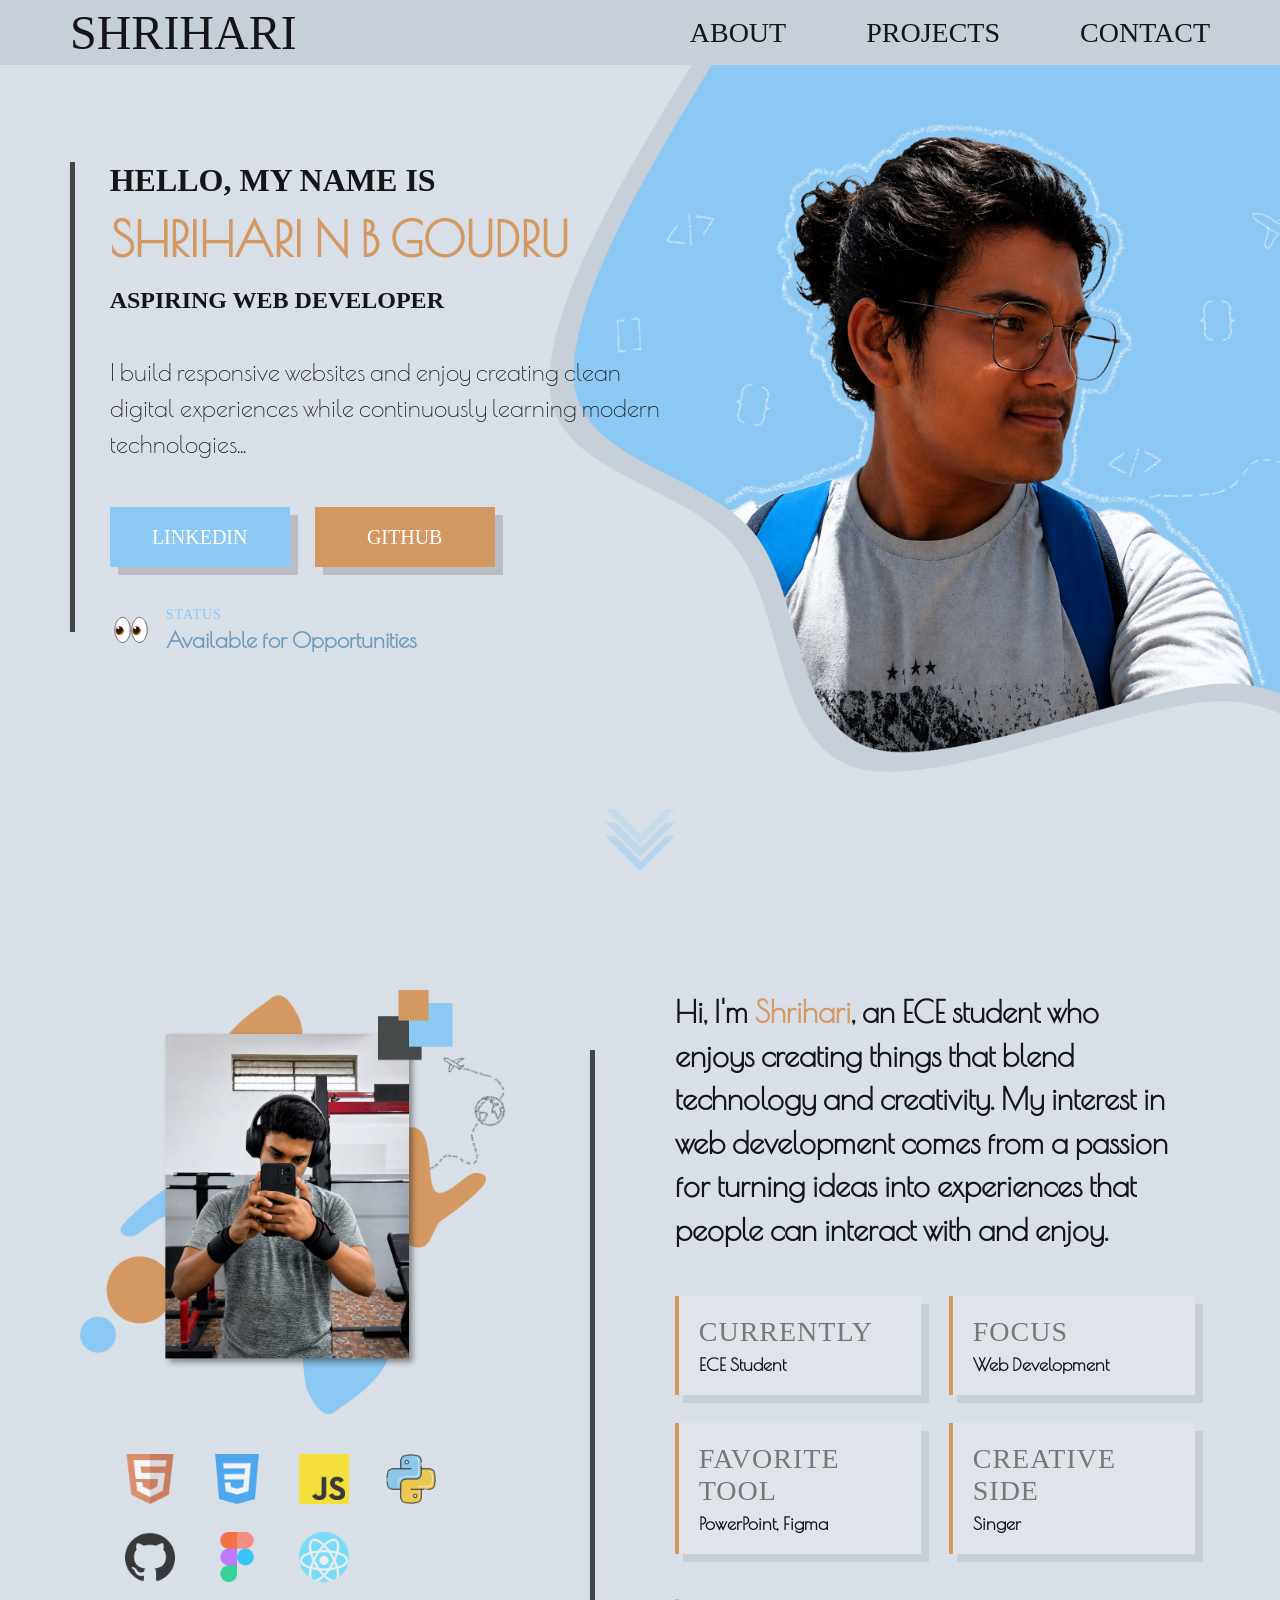
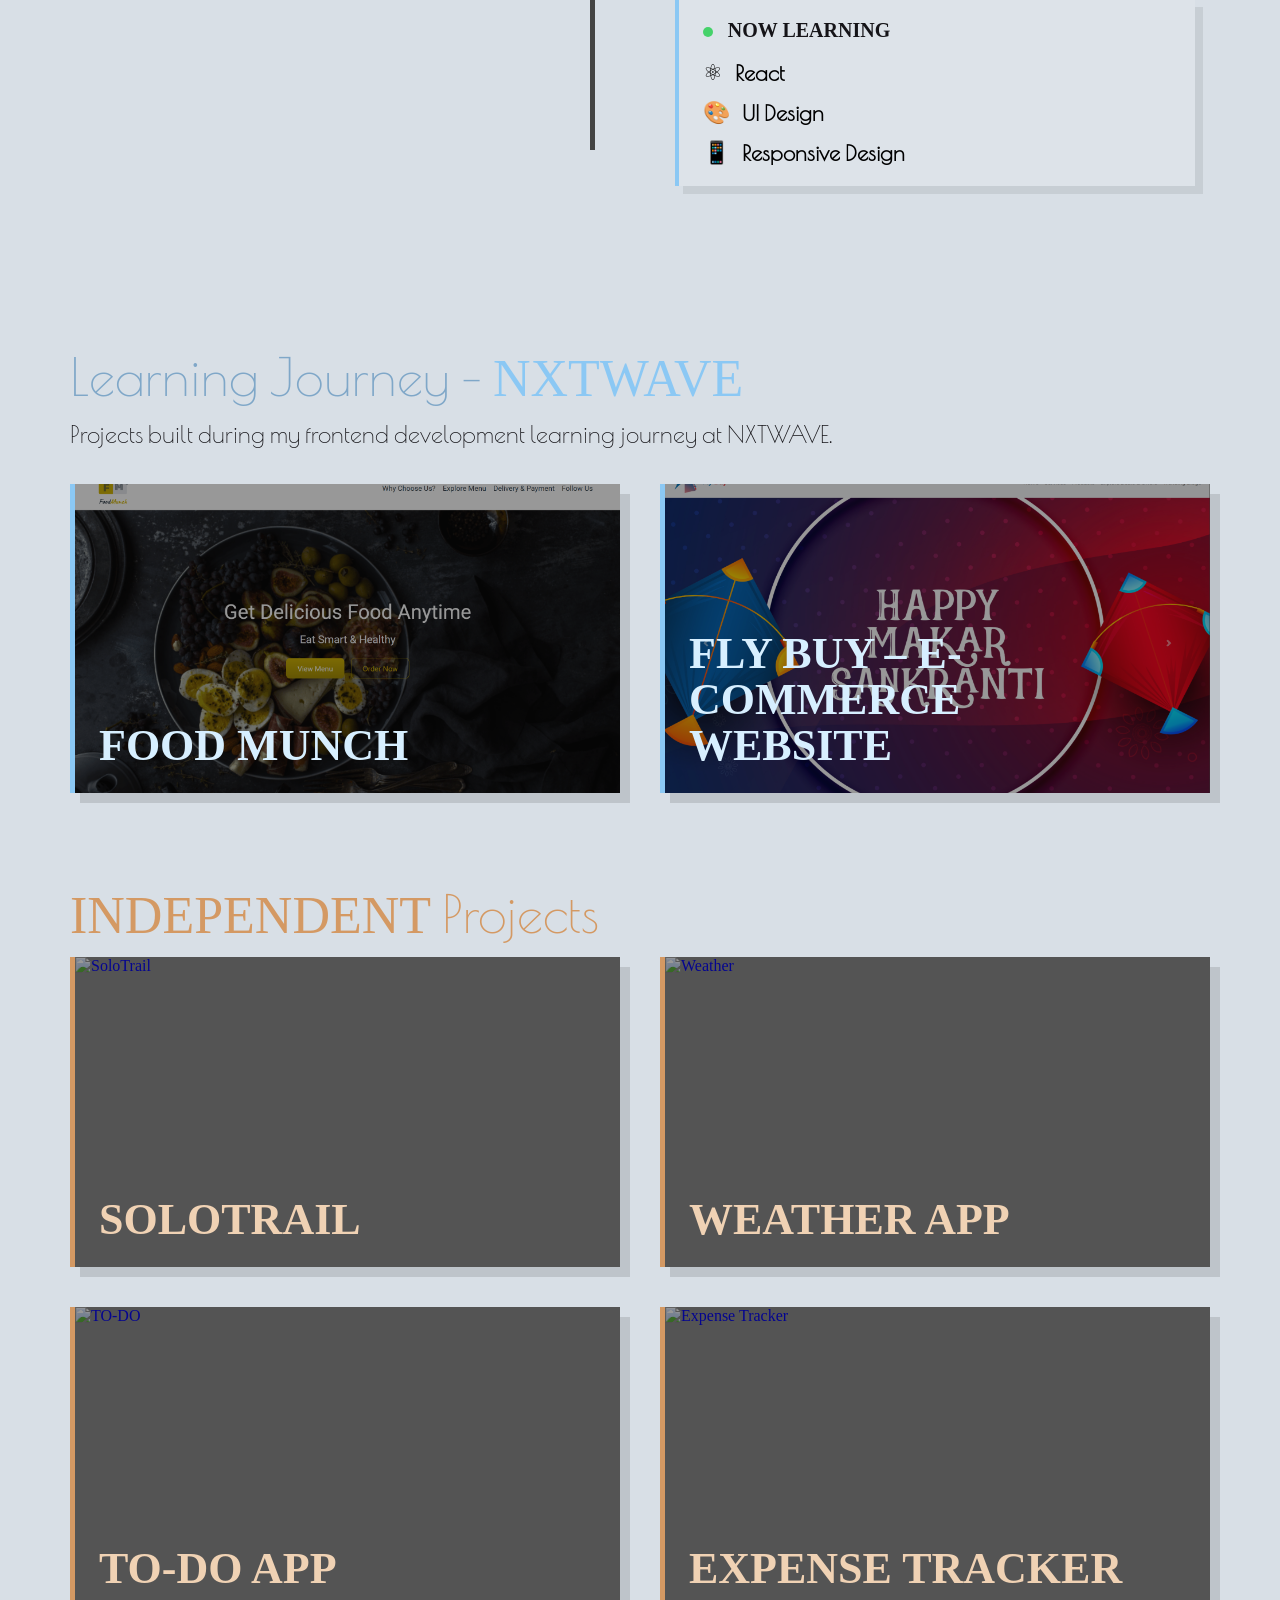
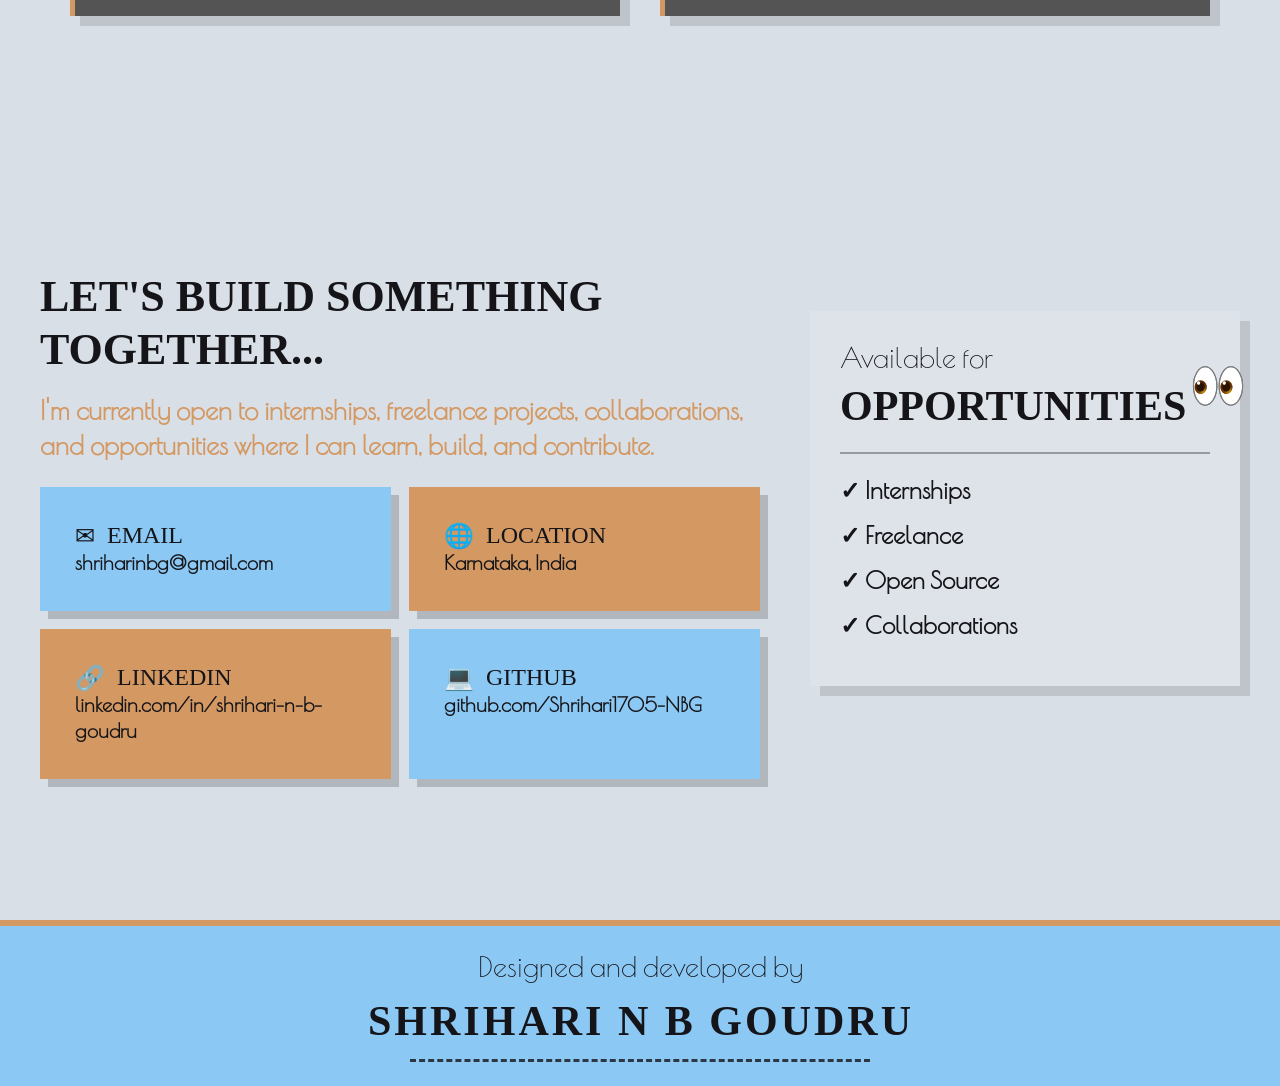
==== index.html @ e8034691 "Move all portfolio files to root directory and fix relative paths" ====
<!DOCTYPE html>
<html lang="en">

<head>
    <meta charset="UTF-8">
    <meta name="viewport" content="width=device-width, initial-scale=1.0">
    <meta name="description" content="Personal Portfolio of Shrihari N B Goudru - Aspiring Web Developer">
    <title>Shrihari | Portfolio</title>
    <link rel="stylesheet" href="style.css">
</head>

<body>

    <!-- ================= NAVBAR ================= -->
    <header class="header" id="home">
        <nav class="navbar">
            <div class="logo">
                <a class="logo-link" href="#home">SHRIHARI</a>
            </div>
            <button class="hamburger" id="hamburger-btn" aria-label="Toggle Navigation Menu">
                <span class="bar"></span>
                <span class="bar"></span>
                <span class="bar"></span>
            </button>
            <ul class="nav-links" id="nav-menu">
                <li><a href="#about">ABOUT</a></li>
                <li><a href="#projects">PROJECTS</a></li>
                <li><a href="#contact">CONTACT</a></li>
            </ul>
        </nav>
    </header>

    <!-- ================= MAIN CONTENT ================= -->
    <main>

        <!-- HERO SECTION -->
        <section class="hero">

            <!-- Left Content -->
            <div class="hero-left">
                <div class="left-line"></div>
                <div class="hero-content">
                    <h2 class="hero-title">HELLO, MY NAME IS</h2>
                    <h1 class="hero-name">SHRIHARI N B GOUDRU</h1>
                    <h3 class="hero-role">ASPIRING WEB DEVELOPER</h3>
                    <p class="hero-description">
                        I build responsive websites and enjoy creating clean digital experiences while continuously
                        learning modern technologies...
                    </p>

                    <div class="hero-buttons">
                        <a href="https://www.linkedin.com/in/shrihari-n-b-goudru/" target="_blank"
                            rel="noopener noreferrer" class="btn linkedin">
                            LINKEDIN
                        </a>
                        <a href="https://github.com/Shrihari1705-NBG" target="_blank" rel="noopener noreferrer"
                            class="btn github">
                            GITHUB
                        </a>
                    </div>

                    <div class="availability">
                        <div class="eyes">
                            <img src="Assets/Eyes.svg" alt="Eyes">
                        </div>
                        <div class="status-content">
                            <span class="status-label">STATUS</span>
                            <p class="availability-text">Available for Opportunities</p>
                        </div>
                    </div>
                </div>
            </div>

            <!-- Right Design -->
            <div class="hero-right">
                <img src="Assets/Hero Section.png" class="profile" alt="Shrihari">
            </div>

            <!-- Scroll Down Indicator -->
            <a href="#about" class="scroll-down">
                <img src="Assets/arrow.png" alt="Scroll Down">
            </a>

        </section>

        <!-- ABOUT SECTION -->
        <section class="about" id="about">

            <!-- About Left Column -->
            <div class="about-left">
                <img src="Assets/About me.png" class="about-me" alt="About">
                <div class="tech-stack">
                    <div class="tech-icon"><img src="Assets/html.png" alt="HTML"></div>
                    <div class="tech-icon"><img src="Assets/css.png" alt="CSS"></div>
                    <div class="tech-icon"><img src="Assets/javascript.png" alt="JavaScript"></div>
                    <div class="tech-icon"><img src="Assets/python.png" alt="Python"></div>
                    <div class="tech-icon"><img src="Assets/github.png" alt="GitHub"></div>
                    <div class="tech-icon"><img src="Assets/figma.png" alt="Figma"></div>
                    <div class="tech-icon"><img src="Assets/react.png" alt="React"></div>
                </div>
            </div>

            <!-- Divider -->
            <div class="about-divider"></div>

            <!-- About Right Column -->
            <div class="about-right">
                <p class="about-text">
                    Hi, I'm <span class="highlight">Shrihari</span>, an ECE student who enjoys creating things
                    that blend technology and creativity. My interest in web
                    development comes from a passion for turning ideas into
                    experiences that people can interact with and enjoy.
                </p>

                <div class="quick-facts">
                    <div class="fact">
                        <span class="fact-title">CURRENTLY</span>
                        <span class="fact-value">ECE Student</span>
                    </div>
                    <div class="fact">
                        <span class="fact-title">FOCUS</span>
                        <span class="fact-value">Web Development</span>
                    </div>
                    <div class="fact">
                        <span class="fact-title">FAVORITE TOOL</span>
                        <span class="fact-value">PowerPoint, Figma</span>
                    </div>
                    <div class="fact">
                        <span class="fact-title">CREATIVE SIDE</span>
                        <span class="fact-value">Singer</span>
                    </div>
                </div>

                <div class="learning-card">
                    <h3 class="learning-title">
                        <span class="status-dot"></span>
                        NOW LEARNING
                    </h3>
                    <div class="learning-item">
                        <span class="icon">⚛</span>
                        <span>React</span>
                    </div>
                    <div class="learning-item">
                        <span class="icon">🎨</span>
                        <span>UI Design</span>
                    </div>
                    <div class="learning-item">
                        <span class="icon">📱</span>
                        <span>Responsive Design</span>
                    </div>
                </div>
            </div>

        </section>

        <!-- ================= PROJECTS ================= -->

        <section class="projects" id="projects">

            <!-- NXTWAVE SECTION -->
            <div class="project-category">

                <h2 class="category-title">
                    <span class="light-text">Learning Journey –</span>
                    <span class="highlight-blue">NXTWAVE</span>
                </h2>

                <p class="category-subtitle">
                    Projects built during my frontend development learning journey at NXTWAVE.
                </p>

                <div class="project-grid">

                    <!-- FOOD MUNCH -->
                    <a href="food-munch.html" class="project-card blue">

                        <div class="project-image">
                            <img src="Assets/FoodMunch.png" alt="Food Munch">
                        </div>

                        <div class="project-overlay">

                            <div class="project-arrow">
                                <span>EXPLORE</span>
                                <span>&#8594;</span>
                            </div>

                            <h3 class="project-name">FOOD MUNCH</h3>

                        </div>

                    </a>

                    <!-- FLY BUY -->
                    <a href="fly-buy.html" class="project-card blue">

                        <div class="project-image">
                            <img src="Assets/FlyBuy.png" alt="Fly Buy">
                        </div>

                        <div class="project-overlay">

                            <div class="project-arrow">
                                <span>EXPLORE</span>
                                <span>&#8594;</span>
                            </div>

                            <h3 class="project-name">
                                FLY BUY – E-COMMERCE WEBSITE
                            </h3>

                        </div>

                    </a>

                </div>

            </div>

            <!-- INDEPENDENT PROJECTS SECTION -->
            <div class="project-category">

                <h2 class="category-title">
                    <span class="highlight-orange">INDEPENDENT</span>
                    <span class="light-text-2">Projects</span>
                </h2>

                <div class="project-grid">

                    <!-- SOLOTRAIL -->
                    <a href="solotrail.html" class="project-card orange">
                        <div class="project-image">
                            <img src="Assets/SoloTrail.png" alt="SoloTrail">
                        </div>

                        <div class="project-overlay">

                            <div class="project-arrow">
                                <span>EXPLORE</span>
                                <span>&#8594;</span>
                            </div>

                            <h3 class="project-name">SOLOTRAIL</h3>

                        </div>

                    </a>

                    <!-- WEATHER APP -->
                    <a href="weather-app.html" class="project-card orange">

                        <div class="project-image">
                            <img src="Assets/weather.png" alt="Weather">
                        </div>

                        <div class="project-overlay">

                            <div class="project-arrow">
                                <span>EXPLORE</span>
                                <span>&#8594;</span>
                            </div>

                            <h3 class="project-name">WEATHER APP</h3>

                        </div>

                    </a>

                    <!-- TODO APP -->
                    <a href="todo-app.html" class="project-card orange">

                        <div class="project-image">
                            <img src="Assets/weather.png" alt="TO-DO">
                        </div>

                        <div class="project-overlay">

                            <div class="project-arrow">
                                <span>EXPLORE</span>
                                <span>&#8594;</span>
                            </div>

                            <h3 class="project-name">TO-DO APP</h3>

                        </div>

                    </a>

                    <!-- EXPENSE TRACKER -->
                    <a href="expense-tracker.html" class="project-card orange">

                        <div class="project-image">
                            <img src="Assets/weather.png" alt="Expense Tracker">
                        </div>

                        <div class="project-overlay">

                            <div class="project-arrow">
                                <span>EXPLORE</span>
                                <span>&#8594;</span>
                            </div>

                            <h3 class="project-name">EXPENSE TRACKER</h3>

                        </div>

                    </a>

                </div>

            </div>

        </section>

        <!-- ================= CONTACT ================= -->

        <section class="contact" id="contact">

            <div class="contact-top">

                <!-- LEFT CONTENT -->
                <div class="contact-left">

                    <h2 class="contact-title">
                        LET'S BUILD SOMETHING TOGETHER...
                    </h2>

                    <p class="contact-message">
                        I'm currently open to internships, freelance projects,
                        collaborations, and opportunities where I can learn,
                        build, and contribute.
                    </p>

                    <!-- CONTACT CARDS -->
                    <div class="contact-grid">

                        <a href="mailto:shriharinbg@gmail.com" class="contact-card blue">

                            <div class="contact-card-title">
                                <span class="contact-icon">✉</span>
                                <span>EMAIL</span>
                            </div>

                            <p class="contact-card-text">
                                shriharinbg@gmail.com
                            </p>

                        </a>

                        <a href="https://maps.google.com/?q=Karnataka,India" target="_blank"
                            class="contact-card orange">

                            <div class="contact-card-title">
                                <span class="contact-icon">🌐</span>
                                <span>LOCATION</span>
                            </div>

                            <p class="contact-card-text">
                                Karnataka, India
                            </p>

                        </a>

                        <a href="https://www.linkedin.com/in/shrihari-n-b-goudru/" target="_blank"
                            class="contact-card orange">

                            <div class="contact-card-title">
                                <span class="contact-icon">🔗</span>
                                <span>LINKEDIN</span>
                            </div>

                            <p class="contact-card-text">
                                linkedin.com/in/shrihari-n-b-goudru
                            </p>

                        </a>

                        <a href="https://github.com/Shrihari1705-NBG" target="_blank" class="contact-card blue">

                            <div class="contact-card-title">
                                <span class="contact-icon">💻</span>
                                <span>GITHUB</span>
                            </div>

                            <p class="contact-card-text">
                                github.com/Shrihari1705-NBG
                            </p>

                        </a>

                    </div>

                </div>

                <!-- RIGHT CARD -->
                <div class="availability-card">

                    <div class="availability-header">

                        <div>
                            <span class="availability-small">Available for</span>
                            <h3 class="availability-heading">OPPORTUNITIES</h3>
                        </div>

                        <img src="Assets/Eyes.svg" alt="Eyes" class="availability-eyes">

                    </div>

                    <div class="availability-divider"></div>

                    <ul class="availability-list">
                        <li>✓ Internships</li>
                        <li>✓ Freelance</li>
                        <li>✓ Open Source</li>
                        <li>✓ Collaborations</li>
                    </ul>

                </div>

            </div>

            <!-- =========== FOOTER =========== -->
            <footer class="footer">

                <div class="footer-content">

                    <p class="footer-text">
                        Designed and developed by
                    </p>

                    <h3 class="footer-name">
                        <div class="footer-name wave-name">
                            <span>S</span><span>H</span><span>R</span><span>I</span><span>H</span><span>A</span><span>R</span><span>I</span>
                            <span>&nbsp;</span>
                            <span>N</span>
                            <span>&nbsp;</span>
                            <span>B</span>
                            <span>&nbsp;</span>
                            <span>G</span><span>O</span><span>U</span><span>D</span><span>R</span><span>U</span>
                        </div>
                    </h3>

                    <div class="footer-line"></div>

                </div>

            </footer>

        </section>

    </main>
    <script src="script.js" defer></script>
</body>

</html>
---- style.css ----
/* ==========================================================================
   1. FONTS & IMPORTS
   ========================================================================== */

@import url('https://fonts.googleapis.com/css2?family=Poiret+One&display=swap');

@font-face {
    font-family: PIXY;
    src: url("../Fonts/PIXY.woff2") format("woff2");
}

/* ==========================================================================
   2. BASE & RESET STYLES
   ========================================================================== */

* {
    margin: 0;
    padding: 0;
    box-sizing: border-box;
}

html {
    scroll-behavior: smooth;
}

body {
    background: #d8dfe6;
    overflow-x: hidden;
}

/* ==========================================================================
   3. NAVBAR
   ========================================================================== */

.navbar {
    position: fixed;
    top: 0;
    left: 0;
    width: 100%;
    display: flex;
    justify-content: space-between;
    align-items: center;
    padding: 5px 70px;
    z-index: 1000;
    background: #c7cfd8;
}

.logo {
    font-family: PIXY;
    font-size: 48px;
    color: #151418;
}

.logo-link {
    text-decoration: none;
    color: inherit;
    cursor: pointer;
}

.nav-links {
    display: flex;
    list-style: none;
    gap: 80px;
}

.nav-links a {
    font-family: PIXY;
    font-size: 28px;
    color: #151418;
    text-decoration: none;
    transition: color 0.25s ease;
}

.nav-links a:hover {
    color: #D49963;
}

/* Hamburger Button */
.hamburger {
    display: none;
    flex-direction: column;
    justify-content: space-between;
    width: 32px;
    height: 24px;
    background: transparent;
    border: none;
    cursor: pointer;
    z-index: 1001;
    padding: 0;
}

.hamburger .bar {
    width: 100%;
    height: 3px;
    background-color: #151418;
    border-radius: 2px;
    transition: all 0.3s ease-in-out;
}

/* Animated Hamburger X */
.hamburger.active .bar:nth-child(1) {
    transform: translateY(10.5px) rotate(45deg);
}

.hamburger.active .bar:nth-child(2) {
    opacity: 0;
}

.hamburger.active .bar:nth-child(3) {
    transform: translateY(-10.5px) rotate(-45deg);
}

/* ==========================================================================
   4. HERO SECTION
   ========================================================================== */

.hero {
    padding-top: 60px;
    position: relative;
    width: 100%;
    height: 100vh;
    overflow: hidden;
    background-color: #d8dfe6;
}

/* Hero Left Content */
.hero-left {
    position: absolute;
    left: 70px;
    top: 18vh;
    display: flex;
    z-index: 20;
}

.left-line {
    width: 5px;
    height: 470px;
    background: #444;
    margin-right: 35px;
}

.hero-content {
    width: 100%;
    max-width: 600px;
}

.hero-title {
    font-family: PIXY;
    font-size: 32px;
    color: #151418;
}

.hero-name {
    margin-top: 12px;
    font-family: 'Poiret One';
    font-size: 48px;
    color: #D49963;
}

.hero-role {
    margin-top: 20px;
    font-family: PIXY;
    font-size: 24px;
    color: #151418;
}

.hero-description {
    margin-top: 40px;
    width: 100%;
    max-width: 560px;
    line-height: 1.5;
    font-size: 24px;
    font-family: 'Poiret One';
    color: #151418;
}

/* Hero Buttons */
.hero-buttons {
    margin-top: 45px;
    display: flex;
    gap: 25px;
}

.btn {
    width: 180px;
    height: 60px;
    display: flex;
    justify-content: center;
    align-items: center;
    text-decoration: none;
    font-family: PIXY;
    font-size: 20px;
    color: white;
    box-shadow: 8px 8px rgba(0, 0, 0, .15);
    transition: .25s;
    border-style: none;
}

.btn:hover {
    transform: translateY(-5px);
}

.linkedin {
    background: #8BC8F4;
}

.github {
    background: #D49963;
}

/* Hero Availability Badge */
.availability {
    display: flex;
    align-items: center;
    gap: 14px;
    margin-top: 40px;
}

.eyes {
    width: 42px;
    height: 42px;
    display: flex;
    justify-content: center;
    align-items: center;
    flex-shrink: 0;
}

.eyes img {
    width: 100%;
    height: 100%;
    display: block;
}

.status-content {
    display: flex;
    flex-direction: column;
}

.status-label {
    font-family: PIXY;
    font-size: 14px;
    color: #8BC8F4;
    letter-spacing: 1px;
    margin-bottom: 4px;
}

.availability-text {
    font-family: 'Poiret One';
    font-size: 22px;
    font-weight: bold;
    color: #6c9abb;
}

/* Hero Right Side */
.hero-right {
    position: absolute;
    right: 0;
    width: 58%;
    height: 100vh;
    overflow: hidden;
}

.profile {
    position: absolute;
    width: 900px;
    top: -60px;
    right: -1;
    z-index: 2;
}

/* Hero Scroll Down Indicator */
.scroll-down {
    position: absolute;
    bottom: 25px;
    left: 50%;
    transform: translateX(-50%);
    z-index: 50;
    cursor: pointer;
}

.scroll-down img {
    width: 70px;
    opacity: .55;
    animation: floatArrow 2s ease-in-out infinite;
    transition: .3s;
}

.scroll-down:hover img {
    opacity: 1;
    transform: scale(1.1);
}

/* ==========================================================================
   5. ABOUT SECTION
   ========================================================================== */

.about {
    min-height: 100vh;
    background: #d8dfe6;
    display: flex;
    justify-content: center;
    align-items: flex-start;
    gap: 80px;
    padding: 90px 80px 40px;
}

/* About Left Column */
.about-left {
    width: 45%;
    display: flex;
    flex-direction: column;
    align-items: flex-start;
}

.about-me {
    width: 520px;
    max-width: 100%;
}

/* Tech Stack */
.tech-stack {
    width: 100%;
    max-width: 320px;
    margin-top: 40px;
    margin-left: 40px;
    display: grid;
    grid-template-columns: repeat(4, 1fr);
    gap: 28px;
}

.tech-icon {
    display: flex;
    justify-content: center;
    align-items: center;
    animation: float 4s ease-in-out infinite;
}

.tech-icon:nth-child(1) {
    animation-delay: .2s;
}

.tech-icon:nth-child(2) {
    animation-delay: .8s;
}

.tech-icon:nth-child(3) {
    animation-delay: 1.5s;
}

.tech-icon:nth-child(4) {
    animation-delay: 2.2s;
}

.tech-icon:nth-child(5) {
    animation-delay: 1.1s;
}

.tech-icon:nth-child(6) {
    animation-delay: 2.8s;
}

.tech-icon:nth-child(7) {
    animation-delay: 3.4s;
}

.tech-icon img {
    width: 50px;
    height: 50px;
    opacity: .75;
    cursor: pointer;
    transition: transform .3s ease, opacity .3s ease, filter .3s ease;
}

.tech-icon:hover img {
    transform: scale(1.18);
    opacity: 1;
    filter: drop-shadow(0 6px 12px rgba(0, 0, 0, .18));
}

/* About Divider */
.about-divider {
    width: 5px;
    height: 700px;
    background: #444;
    margin-top: 60px;
    flex-shrink: 0;
}

/* About Right Column */
.about-right {
    width: 55%;
    display: flex;
    flex-direction: column;
    align-items: flex-start;
}

.about-text {
    width: 95%;
    max-width: 760px;
    font-family: 'Poiret One';
    font-weight: 600;
    font-size: 30px;
    line-height: 1.45;
    color: #151418;
}

.highlight {
    color: #D49963;
    font-weight: bold;
}

/* Quick Facts */
.quick-facts {
    margin-top: 45px;
    display: grid;
    grid-template-columns: repeat(2, 1fr);
    gap: 28px;
    width: 100%;
    max-width: 520px;
}

.fact {
    padding: 20px;
    background: rgba(255, 255, 255, .15);
    border-left: 4px solid #D49963;
    box-shadow: 8px 8px rgba(0, 0, 0, .08);
    transition: .25s;
}

.fact:hover {
    transform: translateY(-4px);
}

.fact-title {
    display: block;
    font-family: PIXY;
    font-size: 28px;
    color: #777;
    letter-spacing: 1px;
    margin-bottom: 6px;
}

.fact-value {
    display: block;
    font-family: 'Poiret One';
    font-size: 18px;
    font-weight: bold;
    color: #151418;
}

/* Learning Card */
.learning-card {
    margin-top: 45px;
    width: 100%;
    max-width: 520px;
    padding: 20px 24px;
    border-left: 4px solid #8BC8F4;
    background: rgba(255, 255, 255, .12);
    transition: .25s;
    box-shadow: 8px 8px rgba(0, 0, 0, .08);
}

.learning-card:hover {
    transform: translateY(-4px);
}

.learning-title {
    font-family: PIXY;
    font-size: 20px;
    color: #151418;
    margin-bottom: 18px;
}

.status-dot {
    display: inline-block;
    width: 10px;
    height: 10px;
    margin-right: 10px;
    border-radius: 50%;
    background: #45D26A;
    animation: pulse 1.8s infinite;
}

.learning-item {
    display: flex;
    align-items: center;
    gap: 12px;
    margin-bottom: 14px;
}

.learning-item:last-child {
    margin-bottom: 0;
}

.icon {
    font-size: 22px;
}

.learning-item span:last-child {
    font-family: 'Poiret One';
    font-size: 22px;
    font-weight: bold;
}

/* ==========================================================================
   6. PROJECTS SECTION
   ========================================================================== */


.projects {
    min-height: 100vh;
    background: #d8dfe6;
    padding: 120px 70px 80px;
}

.project-category {
    margin-bottom: 90px;
}

.category-title {
    font-size: 52px;
    font-family: 'Poiret One';
    font-weight: 400;
    margin-bottom: 12px;
}

.light-text {
    color: #7fa7c8;
}

.light-text-2 {
    color: #D49963;
}

.highlight-blue {
    color: #8BC8F4;
    font-family: PIXY;
}

.highlight-orange {
    color: #D49963;
    font-family: PIXY;
}

.category-subtitle {
    font-family: 'Poiret One';
    font-size: 24px;
    color: #151418;
    margin-bottom: 36px;
}

.project-grid {
    display: grid;
    grid-template-columns: repeat(2, minmax(360px, 1fr));
    gap: 40px;
}

.project-card {
    position: relative;
    display: block;
    overflow: hidden;
    text-decoration: none;
    background: #8a8a8a;
    box-shadow: 10px 10px rgba(0, 0, 0, 0.12);
    transition: transform 0.3s ease, box-shadow 0.3s ease;
    aspect-ratio: 16 / 9;
}

.project-card.blue {
    border-left: 5px solid #8BC8F4;
}

.project-card.orange {
    border-left: 5px solid #D49963;
}

.project-card:hover {
    transform: translateY(-6px);
    box-shadow: 14px 14px rgba(0, 0, 0, 0.14);
}

.project-image,
.project-placeholder {
    width: 100%;
    height: 100%;
}

.project-image img {
    width: 100%;
    height: 100%;
    object-fit: cover;
    display: block;
    transition: transform 0.45s ease;
}

.project-placeholder {
    background: radial-gradient(circle, #9a9a9a 0%, #7f7f7f 100%);
}

.project-card:hover .project-image img {
    transform: scale(1.06);
}

.project-overlay {
    position: absolute;
    inset: 0;
    background: rgba(10, 10, 10, 0.42);
    display: flex;
    flex-direction: column;
    justify-content: space-between;
    padding: 24px;
}

.project-arrow {
    align-self: flex-end;
    display: flex;
    align-items: center;
    gap: 10px;
    font-family: PIXY;
    font-size: 26px;
    color: rgba(255, 255, 255, 0.92);
    letter-spacing: 1px;
    transform: translateX(16px);
    opacity: 0;
    transition: transform 0.3s ease, opacity 0.3s ease;
}

.project-card:hover .project-arrow {
    transform: translateX(0);
    opacity: 1;
}

.project-name {
    font-family: PIXY;
    font-size: 44px;
    line-height: 1.05;
    color: #d7efff;
    max-width: 90%;
}

.project-card.orange .project-name {
    color: #f0d2b4;
}

/* ==========================
      PROJECTS RESPONSIVE
========================== */

@media (max-width: 1024px) {
    .projects {
        padding: 110px 40px 70px;
    }

    .project-grid {
        grid-template-columns: 1fr;
    }

    .category-title {
        font-size: 42px;
    }

    .project-name {
        font-size: 36px;
    }
}

@media (max-width: 640px) {
    .projects {
        padding: 100px 24px 60px;
    }

    .category-title {
        font-size: 34px;
    }

    .category-subtitle {
        font-size: 20px;
    }

    .project-name {
        font-size: 28px;
    }

    .project-arrow {
        font-size: 22px;
    }
}

/* ==========================
        07.CONTACT
========================== */

.contact {
    min-height: 100vh;
    background: #d8dfe6;
    padding: 85px 40px 0;
    display: flex;
    flex-direction: column;
    justify-content: space-between;
    box-sizing: border-box;
}

.contact-top {
    display: flex;
    justify-content: space-between;
    align-items: flex-start;
    gap: 50px;
    margin-bottom: 20px;
}

.contact-left {
    flex: 1;
    max-width: 720px;
}

.contact-title {
    font-family: PIXY;
    font-size: 44px;
    color: #151418;
    margin-bottom: 16px;
    line-height: 1.2;
}

.contact-message {
    font-family: "Poiret One";
    font-size: 26px;
    line-height: 1.35;
    color: #D49963;
    font-weight: 600;
    margin-bottom: 24px;
}

.availability-card {
    width: 430px;
    background: rgba(255, 255, 255, .12);
    padding: 30px;
    margin-top: 40px;
    box-shadow: 10px 10px rgba(0, 0, 0, .12);
}

.availability-header {
    display: flex;
    justify-content: space-between;
    align-items: center;
}

.availability-small {
    font-family: "Poiret One";
    font-size: 28px;
    color: #151418;
}

.availability-heading {
    font-family: PIXY;
    font-size: 42px;
    color: #151418;
    margin-top: 8px;
}

.availability-eyes {
    width: 64px;
    height: 64px;
}

.availability-divider {
    width: 100%;
    height: 2px;
    background: rgba(21, 20, 24, .35);
    margin: 22px 0;
}

.availability-list {
    list-style: none;
}

.availability-list li {
    font-family: "Poiret One";
    font-size: 24px;
    color: #151418;
    margin-bottom: 16px;
    font-weight: 600;
}

/* ==========================
        CONTACT CARDS
========================== */

.contact-grid {
    margin-bottom: 0;
    display: grid;
    grid-template-columns: repeat(2, 1fr);
    gap: 18px;
}

.contact-card {
    padding: 35px;
    text-decoration: none;
    color: #151418;
    box-shadow: 8px 8px rgba(0, 0, 0, .18);
    transition: transform .25s ease,
        box-shadow .25s ease;
}

.contact-card.blue {
    background: #8BC8F4;
}

.contact-card.orange {
    background: #D49963;
}

.contact-card:hover {
    transform: translateY(-6px);
    box-shadow: 12px 12px rgba(0, 0, 0, .18);
}

.contact-card-title {
    display: flex;
    align-items: center;
    gap: 12px;
    font-family: PIXY;
    font-size: 24px;
}

.contact-icon {
    font-size: 24px;
}

.contact-card-text {
    font-family: "Poiret One";
    font-size: 20px;
    font-weight: 600;
    color: #151418;
    line-height: 1.3;
    word-break: break-word;
}

/* ==========================
          FOOTER
========================== */

.footer{
    width:100vw;
    margin-left:calc(50% - 50vw);
    margin-right:calc(50% - 50vw);

    background:#8BC8F4;
    border-top:6px solid #D49963;

    display:flex;
    justify-content:center;
    align-items:center;

    padding:24px 20px;
    text-align:center;
}

.footer-content{
    display:flex;
    flex-direction:column;
    align-items:center;
    gap:14px;
}

.footer-text{
    font-family:'Poiret One';
    font-size:28px;
    color:#151418;
}

.footer-name{
    font-family:PIXY;
    font-size:42px;
    color:#151418;
    letter-spacing:1px;
}

.footer-line{
    width:460px;
    max-width:80vw;
    border-top:3px dashed #151418;
    opacity:.8;
}

/* ==========================
        RESPONSIVE
========================== */

@media (max-width: 1200px) {

    .hero-left {
        left: 40px;
        top: 14vh;
    }

    .left-line {
        margin-right: 25px;
        height: 420px;
    }

    .hero-name {
        font-size: 40px;
    }

    .hero-description {
        font-size: 20px;
        max-width: 480px;
        margin-top: 25px;
    }

    .hero-buttons {
        margin-top: 30px;
    }

    .profile {
        width: 700px;
        top: -40px;
    }

    .about {
        gap: 50px;
        padding: 90px 40px 50px;
    }

    .about-left {
        width: 48%;
    }

    .about-right {
        width: 48%;
    }

    .about-divider {
        height: 600px;
    }

    .about-text {
        font-size: 26px;
    }

    .contact-top {
        flex-direction: column;
    }

    .availability-card {
        width: 100%;
        max-width: 520px;
    }

    .contact-grid {
        grid-template-columns: repeat(2, 1fr);
    }
}

@media (max-width: 850px) {
    .navbar {
        padding: 12px 28px;
    }

    .logo {
        font-size: 36px;
    }

    .hamburger {
        display: flex;
    }

    .nav-links {
        position: fixed;
        top: 0;
        right: -100%;
        width: 280px;
        height: 100vh;
        background: #b7c1cd;
        box-shadow: -8px 0 24px rgba(0, 0, 0, 0.2);
        flex-direction: column;
        justify-content: center;
        align-items: center;
        gap: 45px;
        transition: right 0.35s ease-in-out;
        z-index: 1000;
    }

    .nav-links.active {
        right: 0;
    }

    .nav-links a {
        font-size: 32px;
    }
}

@media (max-width: 992px) {

    .hero {
        height: 100vh;
        min-height: 550px;
        padding: 90px 40px 40px;
        display: flex;
        flex-direction: column;
        align-items: center;
        justify-content: center;
        position: relative;
    }

    .hero-left {
        position: relative;
        left: 0;
        top: 0;
        width: 100%;
        max-width: 600px;
        margin: 0 auto;
        z-index: 20;
    }

    .left-line {
        height: auto;
        align-self: stretch;
    }

    .hero-right {
        display: none;
    }

    .scroll-down {
        position: absolute;
        bottom: 25px;
        left: 50%;
        transform: translateX(-50%);
        margin-top: 0;
    }

    .about {
        flex-direction: column;
        align-items: center;
        gap: 40px;
        padding: 90px 40px 60px;
        min-height: auto;
    }

    .about-left {
        width: 100%;
        align-items: center;
        text-align: center;
    }

    .about-me {
        max-width: 440px;
    }

    .tech-stack {
        margin-left: 0;
        margin-top: 30px;
    }

    .about-divider {
        display: none;
    }

    .about-right {
        width: 100%;
        align-items: center;
        text-align: center;
    }

    .about-text {
        width: 100%;
        font-size: 26px;
        text-align: center;
    }

    .quick-facts {
        width: 100%;
        max-width: 560px;
        margin-top: 35px;
    }

    .learning-card {
        width: 100%;
        max-width: 560px;
        margin-top: 35px;
        text-align: left;
    }
}

@media (max-width: 700px) {

    .hero {
        padding: 90px 20px 40px;
    }

    .left-line {
        width: 4px;
        margin-right: 18px;
    }

    .hero-title {
        font-size: 22px;
    }

    .hero-name {
        font-size: 30px;
        margin-top: 8px;
    }

    .hero-role {
        font-size: 18px;
        margin-top: 12px;
    }

    .hero-description {
        font-size: 18px;
        margin-top: 20px;
        line-height: 1.45;
    }

    .hero-buttons {
        margin-top: 25px;
        gap: 15px;
        flex-wrap: wrap;
    }

    .btn {
        width: 140px;
        height: 48px;
        font-size: 16px;
    }

    .availability {
        margin-top: 25px;
        gap: 10px;
    }

    .availability-text {
        font-size: 18px;
    }

    .scroll-down img {
        width: 50px;
    }

    .about {
        padding: 80px 20px 50px;
    }

    .about-me {
        max-width: 320px;
    }

    .tech-stack {
        width: 100%;
        gap: 18px;
        margin-top: 24px;
    }

    .tech-icon img {
        width: 42px;
        height: 42px;
    }

    .about-text {
        font-size: 22px;
        line-height: 1.4;
    }

    .quick-facts {
        grid-template-columns: 1fr;
        gap: 16px;
        margin-top: 28px;
    }

    .fact {
        padding: 16px;
    }

    .fact-title {
        font-size: 22px;
    }

    .fact-value {
        font-size: 16px;
    }

    .learning-card {
        margin-top: 28px;
        padding: 18px 20px;
    }

    .contact {
        padding: 70px 24px 0;
    }

    .contact-title {
        font-size: 36px;
    }

    .contact-message {
        font-size: 26px;
    }

    .contact-grid {
        grid-template-columns: 1fr;
    }

    .availability-heading {
        font-size: 32px;
    }

    .footer-name {
        font-size: 40px;
    }

    .footer-text {
        font-size: 24px;
    }
}

/* ==========================================================================
   KEYFRAMES & ANIMATIONS
   ========================================================================== */

@keyframes floatArrow {
    0% {
        transform: translateY(0);
        opacity: .45;
    }

    50% {
        transform: translateY(12px);
        opacity: 1;
    }

    100% {
        transform: translateY(0);
        opacity: .45;
    }
}

@keyframes pulse {
    0% {
        box-shadow: 0 0 0 0 rgba(69, 210, 106, .6);
    }

    70% {
        box-shadow: 0 0 0 10px rgba(69, 210, 106, 0);
    }

    100% {
        box-shadow: 0 0 0 0 rgba(69, 210, 106, 0);
    }
}

@keyframes float {

    0%,
    100% {
        transform: translateY(0px);
    }

    50% {
        transform: translateY(-8px);
    }
}

.wave-name{
    display:flex;
    justify-content:center;
    flex-wrap:wrap;
    gap:2px;
}

.wave-name span{
    display:inline-block;
    animation: letterWave 1.8s ease-in-out infinite;
}

/* Stagger each letter */
.wave-name span:nth-child(1){animation-delay:0s;}
.wave-name span:nth-child(2){animation-delay:0.10s;}
.wave-name span:nth-child(3){animation-delay:0.15s;}
.wave-name span:nth-child(4){animation-delay:0.20s;}
.wave-name span:nth-child(5){animation-delay:0.25s;}
.wave-name span:nth-child(6){animation-delay:0.30s;}
.wave-name span:nth-child(7){animation-delay:0.35s;}
.wave-name span:nth-child(8){animation-delay:0.40s;}
.wave-name span:nth-child(9){animation-delay:0.45s;}
.wave-name span:nth-child(10){animation-delay:0.50s;}
.wave-name span:nth-child(11){animation-delay:0.55s;}
.wave-name span:nth-child(12){animation-delay:0.60s;}
.wave-name span:nth-child(13){animation-delay:0.65s;}
.wave-name span:nth-child(14){animation-delay:0.70s;}
.wave-name span:nth-child(15){animation-delay:0.75s;}
.wave-name span:nth-child(16){animation-delay:0.80s;}
.wave-name span:nth-child(17){animation-delay:0.85s;}
.wave-name span:nth-child(18){animation-delay:0.90s;}
.wave-name span:nth-child(19){animation-delay:0.95s;}

@keyframes letterWave{
    0%,100%{
        transform:translateY(0);
    }
    25%{
        transform:translateY(-8px);
    }
    50%{
        transform:translateY(0);
    }
    75%{
        transform:translateY(4px);
    }
}

.wave-name{
    display:flex;
    justify-content:center;
    flex-wrap:wrap;
    gap:2px;
}

.wave-name span{
    display:inline-block;
    transform-origin:bottom center;
    animation: cartoonJump 3s infinite;
}

/* Stagger each letter */
.wave-name span:nth-child(1){animation-delay:0s;}
.wave-name span:nth-child(2){animation-delay:0.06s;}
.wave-name span:nth-child(3){animation-delay:0.12s;}
.wave-name span:nth-child(4){animation-delay:0.18s;}
.wave-name span:nth-child(5){animation-delay:0.24s;}
.wave-name span:nth-child(6){animation-delay:0.30s;}
.wave-name span:nth-child(7){animation-delay:0.36s;}
.wave-name span:nth-child(8){animation-delay:0.42s;}
.wave-name span:nth-child(9){animation-delay:0.48s;}
.wave-name span:nth-child(10){animation-delay:0.54s;}
.wave-name span:nth-child(11){animation-delay:0.60s;}
.wave-name span:nth-child(12){animation-delay:0.66s;}
.wave-name span:nth-child(13){animation-delay:0.72s;}
.wave-name span:nth-child(14){animation-delay:0.78s;}
.wave-name span:nth-child(15){animation-delay:0.84s;}
.wave-name span:nth-child(16){animation-delay:0.90s;}
.wave-name span:nth-child(17){animation-delay:0.96s;}
.wave-name span:nth-child(18){animation-delay:1.02s;}
.wave-name span:nth-child(19){animation-delay:1.08s;}

@keyframes cartoonJump{

    /* idle */
    0%,100%{
        transform:translateY(0) scale(1,1);
    }

    /* squash before jump */
    10%{
        transform:translateY(2px) scale(1.15,.82);
    }

    /* launch upward */
    25%{
        transform:translateY(-18px) scale(.92,1.15);
    }

    /* fall back */
    40%{
        transform:translateY(0) scale(1.05,.92);
    }

    /* tiny bounce */
    55%{
        transform:translateY(-6px) scale(.98,1.03);
    }

    /* settle */
    70%{
        transform:translateY(0) scale(1,1);
    }
}
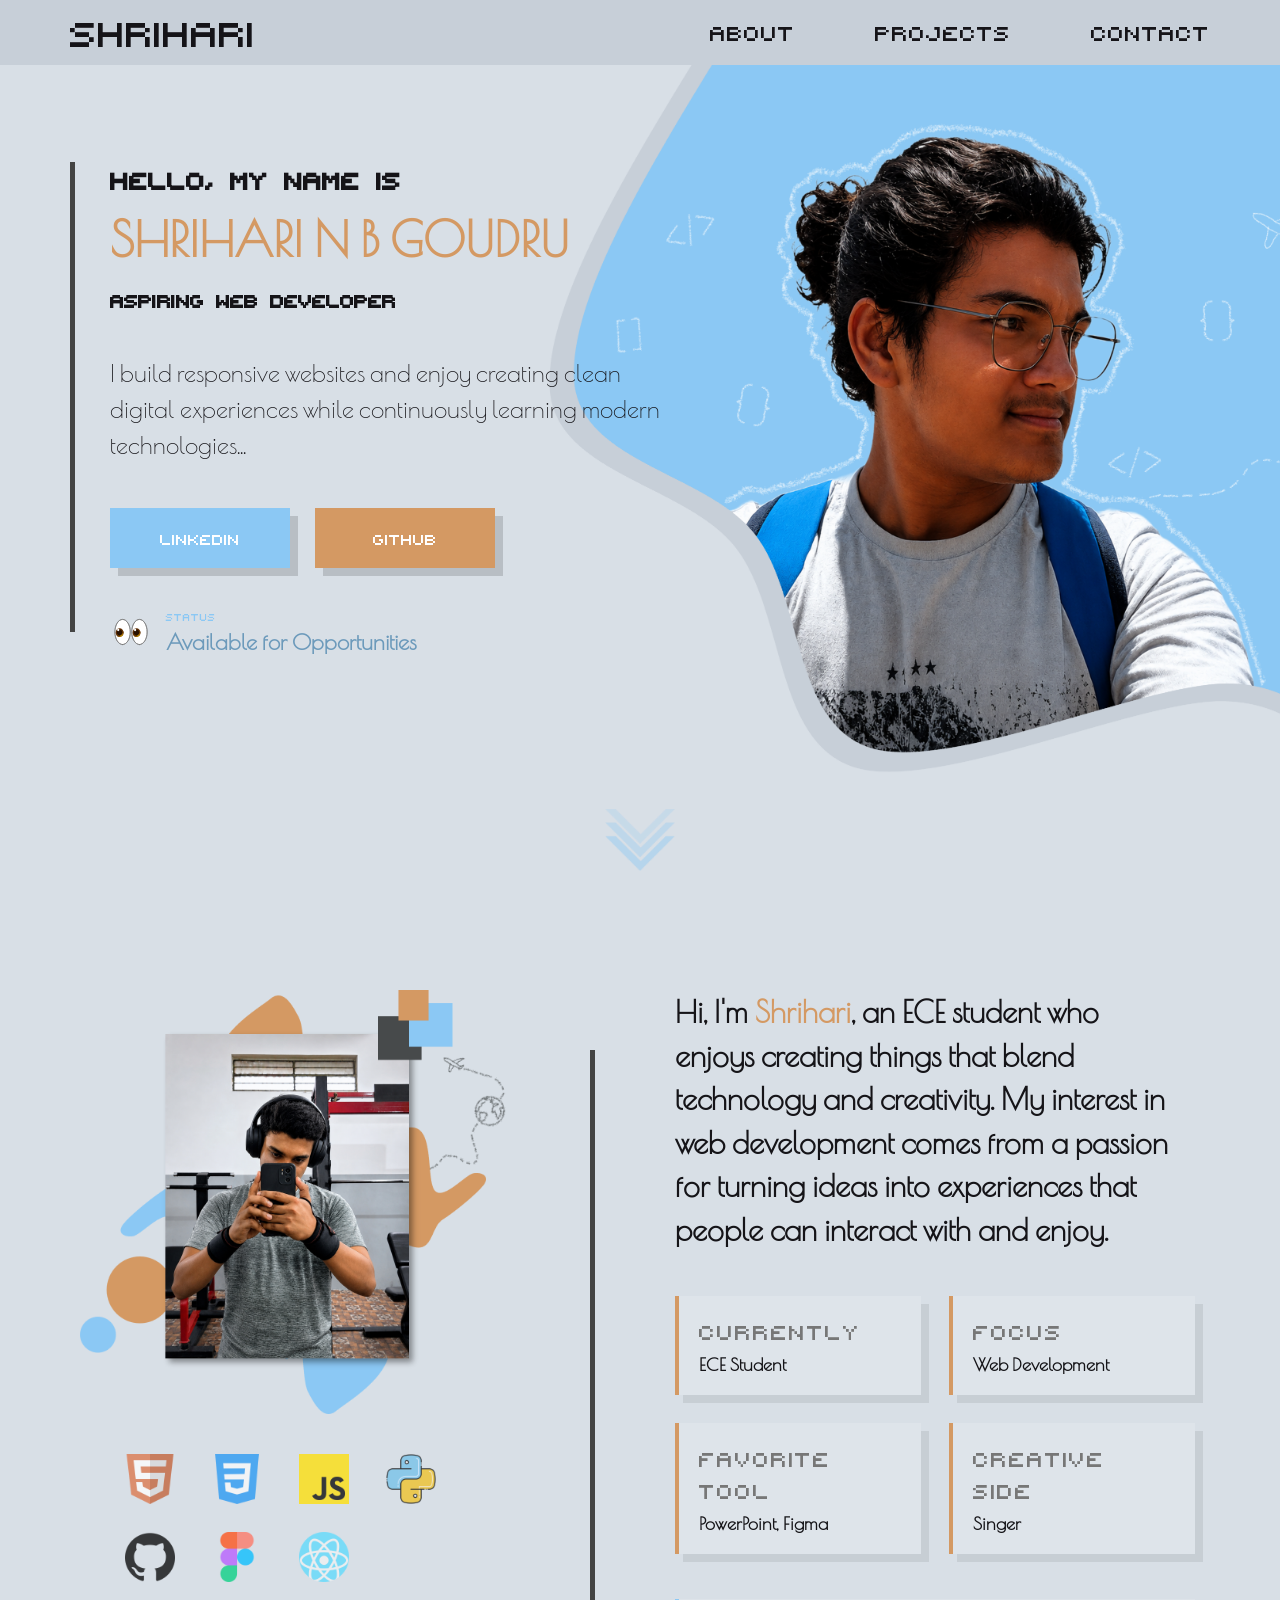
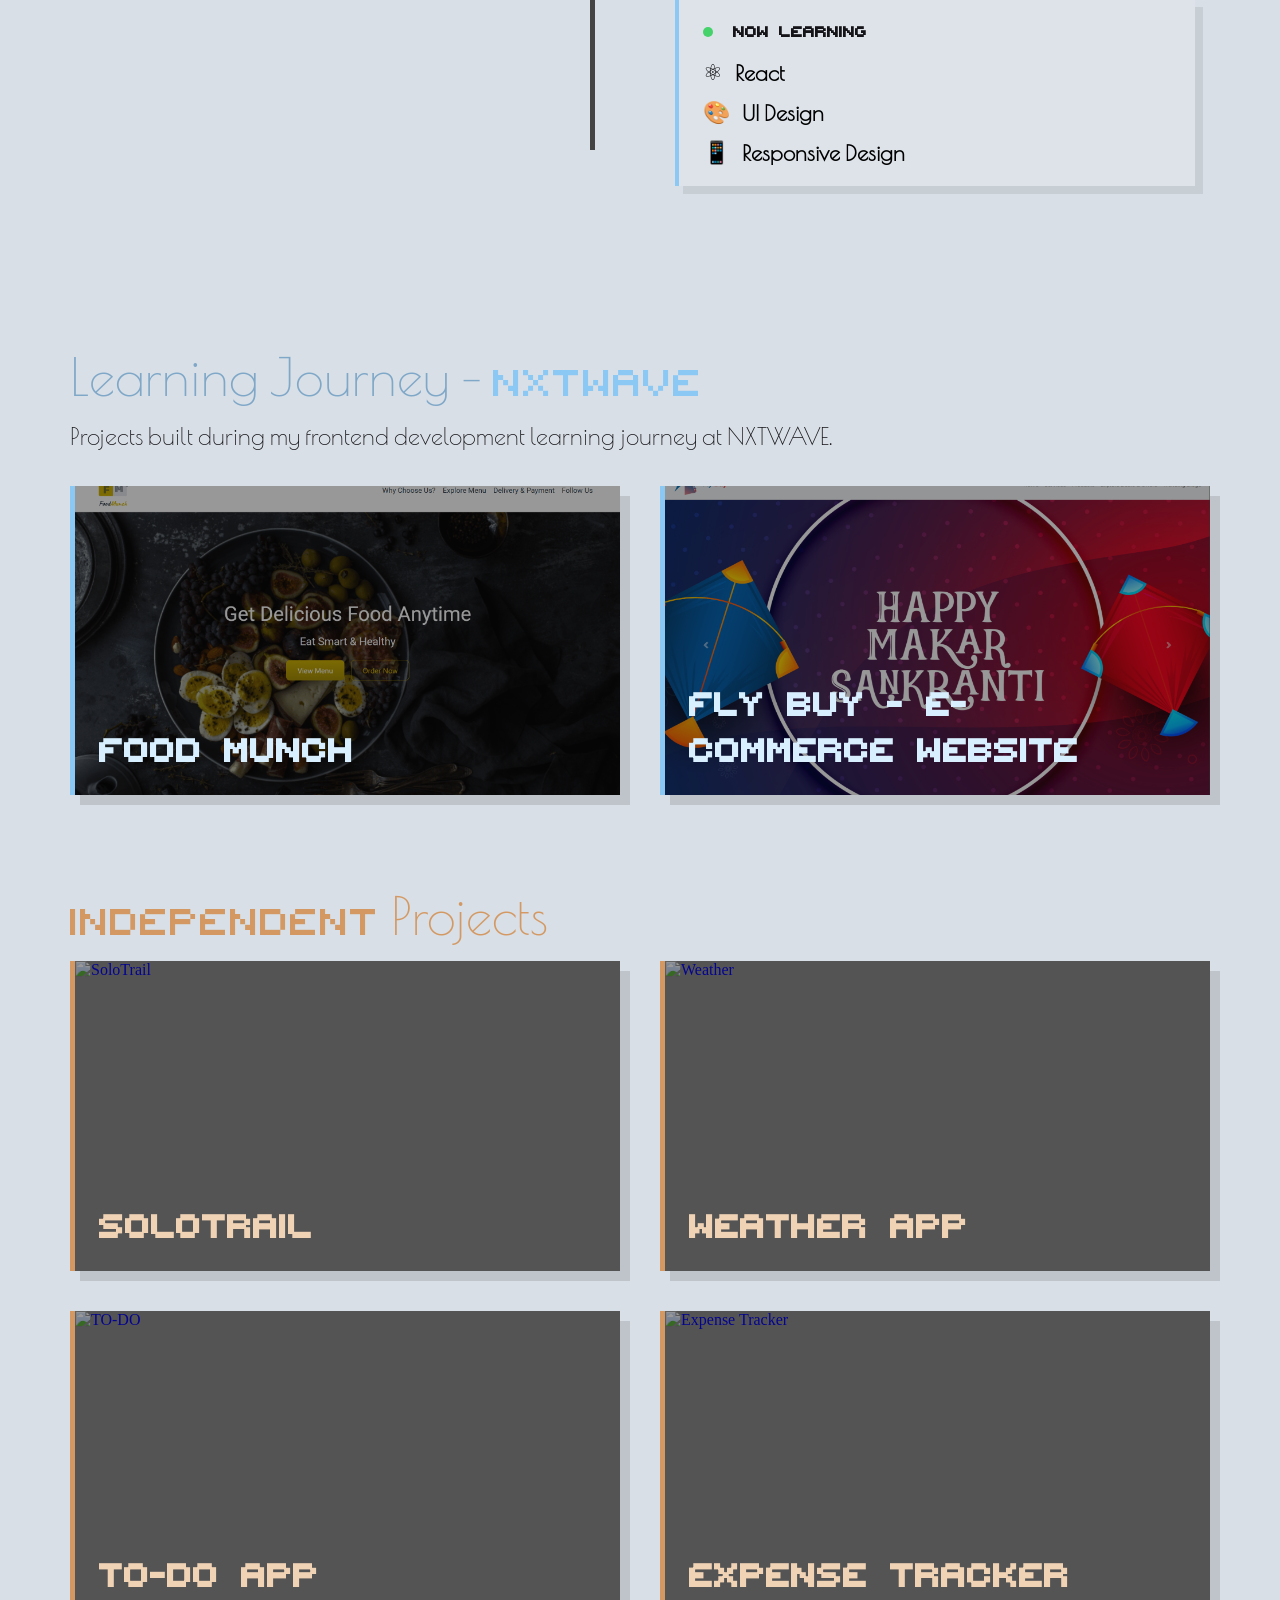
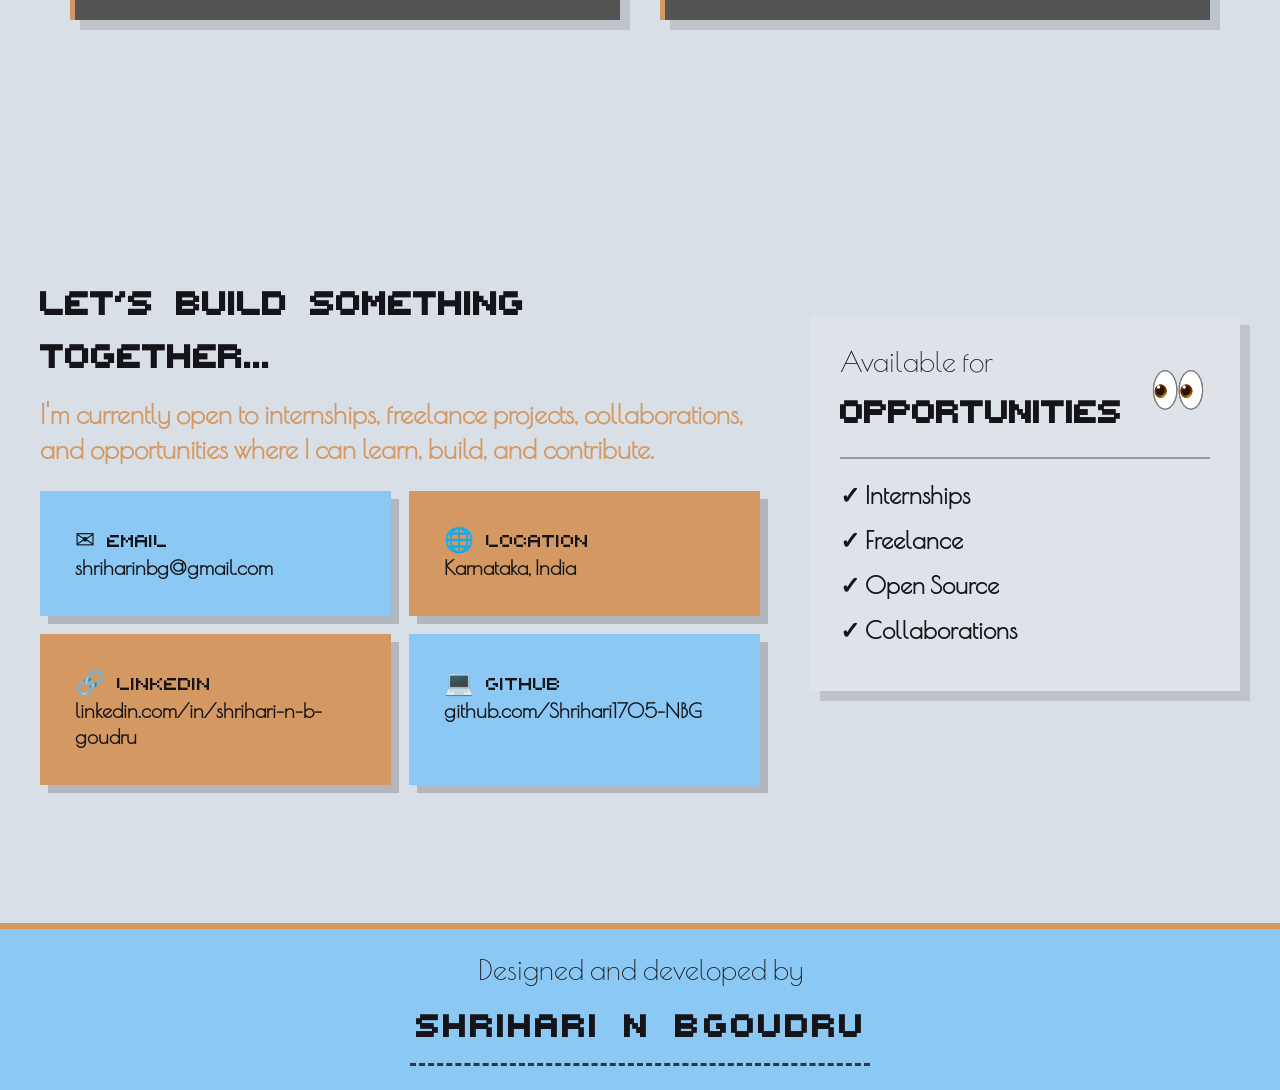
==== commit ecc3eb0f: "feat: break GOUDRU to next line in footer on mobile" ====
--- a/index.html
+++ b/index.html
@@ -435,7 +435,7 @@
                             <span>N</span>
                             <span>&nbsp;</span>
                             <span>B</span>
-                            <span>&nbsp;</span>
+                            <span class="footer-break"></span>
                             <span>G</span><span>O</span><span>U</span><span>D</span><span>R</span><span>U</span>
                         </div>
                     </h3>
--- a/style.css
+++ b/style.css
@@ -5,8 +5,11 @@
 @import url('https://fonts.googleapis.com/css2?family=Poiret+One&display=swap');
 
 @font-face {
-    font-family: PIXY;
-    src: url("../Fonts/PIXY.woff2") format("woff2");
+    font-family: 'PIXY';
+    src: url('/Assets/PIXY.ttf') format('truetype');
+    font-weight: normal;
+    font-style: normal;
+    font-display: swap;
 }
 
 /* ==========================================================================
@@ -46,12 +49,13 @@
 }
 
 .logo {
-    font-family: PIXY;
+    font-family: 'PIXY', sans-serif;
     font-size: 48px;
     color: #151418;
 }
 
 .logo-link {
+    font-family: 'PIXY', sans-serif;
     text-decoration: none;
     color: inherit;
     cursor: pointer;
@@ -64,7 +68,7 @@
 }
 
 .nav-links a {
-    font-family: PIXY;
+    font-family: 'PIXY', sans-serif;
     font-size: 28px;
     color: #151418;
     text-decoration: none;
@@ -145,21 +149,21 @@
 }
 
 .hero-title {
-    font-family: PIXY;
+    font-family: 'PIXY', sans-serif;
     font-size: 32px;
     color: #151418;
 }
 
 .hero-name {
     margin-top: 12px;
-    font-family: 'Poiret One';
+    font-family: 'Poiret One', sans-serif;
     font-size: 48px;
     color: #D49963;
 }
 
 .hero-role {
     margin-top: 20px;
-    font-family: PIXY;
+    font-family: 'PIXY', sans-serif;
     font-size: 24px;
     color: #151418;
 }
@@ -170,7 +174,7 @@
     max-width: 560px;
     line-height: 1.5;
     font-size: 24px;
-    font-family: 'Poiret One';
+    font-family: 'Poiret One', sans-serif;
     color: #151418;
 }
 
@@ -188,7 +192,7 @@
     justify-content: center;
     align-items: center;
     text-decoration: none;
-    font-family: PIXY;
+    font-family: 'PIXY', sans-serif;
     font-size: 20px;
     color: white;
     box-shadow: 8px 8px rgba(0, 0, 0, .15);
@@ -237,7 +241,7 @@
 }
 
 .status-label {
-    font-family: PIXY;
+    font-family: 'PIXY', sans-serif;
     font-size: 14px;
     color: #8BC8F4;
     letter-spacing: 1px;
@@ -245,7 +249,7 @@
 }
 
 .availability-text {
-    font-family: 'Poiret One';
+    font-family: 'Poiret One', sans-serif;
     font-size: 22px;
     font-weight: bold;
     color: #6c9abb;
@@ -397,7 +401,7 @@
 .about-text {
     width: 95%;
     max-width: 760px;
-    font-family: 'Poiret One';
+    font-family: 'Poiret One', sans-serif;
     font-weight: 600;
     font-size: 30px;
     line-height: 1.45;
@@ -433,7 +437,7 @@
 
 .fact-title {
     display: block;
-    font-family: PIXY;
+    font-family: 'PIXY', sans-serif;
     font-size: 28px;
     color: #777;
     letter-spacing: 1px;
@@ -442,7 +446,7 @@
 
 .fact-value {
     display: block;
-    font-family: 'Poiret One';
+    font-family: 'Poiret One', sans-serif;
     font-size: 18px;
     font-weight: bold;
     color: #151418;
@@ -465,7 +469,7 @@
 }
 
 .learning-title {
-    font-family: PIXY;
+    font-family: 'PIXY', sans-serif;
     font-size: 20px;
     color: #151418;
     margin-bottom: 18px;
@@ -497,7 +501,7 @@
 }
 
 .learning-item span:last-child {
-    font-family: 'Poiret One';
+    font-family: 'Poiret One', sans-serif;
     font-size: 22px;
     font-weight: bold;
 }
@@ -519,7 +523,7 @@
 
 .category-title {
     font-size: 52px;
-    font-family: 'Poiret One';
+    font-family: 'Poiret One', sans-serif;
     font-weight: 400;
     margin-bottom: 12px;
 }
@@ -534,16 +538,16 @@
 
 .highlight-blue {
     color: #8BC8F4;
-    font-family: PIXY;
+    font-family: 'PIXY', sans-serif;
 }
 
 .highlight-orange {
     color: #D49963;
-    font-family: PIXY;
+    font-family: 'PIXY', sans-serif;
 }
 
 .category-subtitle {
-    font-family: 'Poiret One';
+    font-family: 'Poiret One', sans-serif;
     font-size: 24px;
     color: #151418;
     margin-bottom: 36px;
@@ -616,7 +620,7 @@
     display: flex;
     align-items: center;
     gap: 10px;
-    font-family: PIXY;
+    font-family: 'PIXY', sans-serif;
     font-size: 26px;
     color: rgba(255, 255, 255, 0.92);
     letter-spacing: 1px;
@@ -631,7 +635,7 @@
 }
 
 .project-name {
-    font-family: PIXY;
+    font-family: 'PIXY', sans-serif;
     font-size: 44px;
     line-height: 1.05;
     color: #d7efff;
@@ -714,7 +718,7 @@
 }
 
 .contact-title {
-    font-family: PIXY;
+    font-family: 'PIXY', sans-serif;
     font-size: 44px;
     color: #151418;
     margin-bottom: 16px;
@@ -722,7 +726,7 @@
 }
 
 .contact-message {
-    font-family: "Poiret One";
+    font-family: 'Poiret One', sans-serif;
     font-size: 26px;
     line-height: 1.35;
     color: #D49963;
@@ -745,13 +749,13 @@
 }
 
 .availability-small {
-    font-family: "Poiret One";
+    font-family: 'Poiret One', sans-serif;
     font-size: 28px;
     color: #151418;
 }
 
 .availability-heading {
-    font-family: PIXY;
+    font-family: 'PIXY', sans-serif;
     font-size: 42px;
     color: #151418;
     margin-top: 8px;
@@ -774,7 +778,7 @@
 }
 
 .availability-list li {
-    font-family: "Poiret One";
+    font-family: 'Poiret One', sans-serif;
     font-size: 24px;
     color: #151418;
     margin-bottom: 16px;
@@ -818,7 +822,7 @@
     display: flex;
     align-items: center;
     gap: 12px;
-    font-family: PIXY;
+    font-family: 'PIXY', sans-serif;
     font-size: 24px;
 }
 
@@ -827,7 +831,7 @@
 }
 
 .contact-card-text {
-    font-family: "Poiret One";
+    font-family: 'Poiret One', sans-serif;
     font-size: 20px;
     font-weight: 600;
     color: #151418;
@@ -839,47 +843,52 @@
           FOOTER
 ========================== */
 
-.footer{
-    width:100vw;
-    margin-left:calc(50% - 50vw);
-    margin-right:calc(50% - 50vw);
-
-    background:#8BC8F4;
-    border-top:6px solid #D49963;
-
-    display:flex;
-    justify-content:center;
-    align-items:center;
-
-    padding:24px 20px;
-    text-align:center;
-}
-
-.footer-content{
-    display:flex;
-    flex-direction:column;
-    align-items:center;
-    gap:14px;
-}
-
-.footer-text{
-    font-family:'Poiret One';
-    font-size:28px;
-    color:#151418;
-}
-
-.footer-name{
-    font-family:PIXY;
-    font-size:42px;
-    color:#151418;
-    letter-spacing:1px;
-}
-
-.footer-line{
-    width:460px;
-    max-width:80vw;
-    border-top:3px dashed #151418;
-    opacity:.8;
+.footer {
+    width: 100vw;
+    margin-left: calc(50% - 50vw);
+    margin-right: calc(50% - 50vw);
+
+    background: #8BC8F4;
+    border-top: 6px solid #D49963;
+
+    display: flex;
+    justify-content: center;
+    align-items: center;
+
+    padding: 24px 20px;
+    text-align: center;
+}
+
+.footer-content {
+    display: flex;
+    flex-direction: column;
+    align-items: center;
+    gap: 14px;
+}
+
+.footer-text {
+    font-family: 'Poiret One', sans-serif;
+    font-size: 28px;
+    color: #151418;
+}
+
+.footer-name {
+    font-family: 'PIXY', sans-serif;
+    font-size: 42px;
+    color: #151418;
+    letter-spacing: 1px;
+}
+
+.footer-line {
+    width: 460px;
+    max-width: 80vw;
+    border-top: 3px dashed #151418;
+    opacity: .8;
+}
+
+/* Desktop: no break before GOUDRU */
+.footer-break {
+    display: none;
 }
 
 /* ==========================
@@ -1213,6 +1222,12 @@
     .footer-text {
         font-size: 24px;
     }
+
+    /* Push GOUDRU to next line on mobile */
+    .footer-break {
+        display: block;
+        width: 100%;
+    }
 }
 
 /* ==========================================================================
@@ -1262,117 +1277,236 @@
     }
 }
 
-.wave-name{
-    display:flex;
-    justify-content:center;
-    flex-wrap:wrap;
-    gap:2px;
-}
-
-.wave-name span{
-    display:inline-block;
+.wave-name {
+    display: flex;
+    justify-content: center;
+    flex-wrap: wrap;
+    gap: 2px;
+}
+
+.wave-name span {
+    display: inline-block;
     animation: letterWave 1.8s ease-in-out infinite;
 }
 
 /* Stagger each letter */
-.wave-name span:nth-child(1){animation-delay:0s;}
-.wave-name span:nth-child(2){animation-delay:0.10s;}
-.wave-name span:nth-child(3){animation-delay:0.15s;}
-.wave-name span:nth-child(4){animation-delay:0.20s;}
-.wave-name span:nth-child(5){animation-delay:0.25s;}
-.wave-name span:nth-child(6){animation-delay:0.30s;}
-.wave-name span:nth-child(7){animation-delay:0.35s;}
-.wave-name span:nth-child(8){animation-delay:0.40s;}
-.wave-name span:nth-child(9){animation-delay:0.45s;}
-.wave-name span:nth-child(10){animation-delay:0.50s;}
-.wave-name span:nth-child(11){animation-delay:0.55s;}
-.wave-name span:nth-child(12){animation-delay:0.60s;}
-.wave-name span:nth-child(13){animation-delay:0.65s;}
-.wave-name span:nth-child(14){animation-delay:0.70s;}
-.wave-name span:nth-child(15){animation-delay:0.75s;}
-.wave-name span:nth-child(16){animation-delay:0.80s;}
-.wave-name span:nth-child(17){animation-delay:0.85s;}
-.wave-name span:nth-child(18){animation-delay:0.90s;}
-.wave-name span:nth-child(19){animation-delay:0.95s;}
-
-@keyframes letterWave{
-    0%,100%{
-        transform:translateY(0);
-    }
-    25%{
-        transform:translateY(-8px);
-    }
-    50%{
-        transform:translateY(0);
-    }
-    75%{
-        transform:translateY(4px);
-    }
-}
-
-.wave-name{
-    display:flex;
-    justify-content:center;
-    flex-wrap:wrap;
-    gap:2px;
-}
-
-.wave-name span{
-    display:inline-block;
-    transform-origin:bottom center;
+.wave-name span:nth-child(1) {
+    animation-delay: 0s;
+}
+
+.wave-name span:nth-child(2) {
+    animation-delay: 0.10s;
+}
+
+.wave-name span:nth-child(3) {
+    animation-delay: 0.15s;
+}
+
+.wave-name span:nth-child(4) {
+    animation-delay: 0.20s;
+}
+
+.wave-name span:nth-child(5) {
+    animation-delay: 0.25s;
+}
+
+.wave-name span:nth-child(6) {
+    animation-delay: 0.30s;
+}
+
+.wave-name span:nth-child(7) {
+    animation-delay: 0.35s;
+}
+
+.wave-name span:nth-child(8) {
+    animation-delay: 0.40s;
+}
+
+.wave-name span:nth-child(9) {
+    animation-delay: 0.45s;
+}
+
+.wave-name span:nth-child(10) {
+    animation-delay: 0.50s;
+}
+
+.wave-name span:nth-child(11) {
+    animation-delay: 0.55s;
+}
+
+.wave-name span:nth-child(12) {
+    animation-delay: 0.60s;
+}
+
+.wave-name span:nth-child(13) {
+    animation-delay: 0.65s;
+}
+
+.wave-name span:nth-child(14) {
+    animation-delay: 0.70s;
+}
+
+.wave-name span:nth-child(15) {
+    animation-delay: 0.75s;
+}
+
+.wave-name span:nth-child(16) {
+    animation-delay: 0.80s;
+}
+
+.wave-name span:nth-child(17) {
+    animation-delay: 0.85s;
+}
+
+.wave-name span:nth-child(18) {
+    animation-delay: 0.90s;
+}
+
+.wave-name span:nth-child(19) {
+    animation-delay: 0.95s;
+}
+
+@keyframes letterWave {
+
+    0%,
+    100% {
+        transform: translateY(0);
+    }
+
+    25% {
+        transform: translateY(-8px);
+    }
+
+    50% {
+        transform: translateY(0);
+    }
+
+    75% {
+        transform: translateY(4px);
+    }
+}
+
+.wave-name {
+    display: flex;
+    justify-content: center;
+    flex-wrap: wrap;
+    gap: 2px;
+}
+
+.wave-name span {
+    display: inline-block;
+    transform-origin: bottom center;
     animation: cartoonJump 3s infinite;
 }
 
 /* Stagger each letter */
-.wave-name span:nth-child(1){animation-delay:0s;}
-.wave-name span:nth-child(2){animation-delay:0.06s;}
-.wave-name span:nth-child(3){animation-delay:0.12s;}
-.wave-name span:nth-child(4){animation-delay:0.18s;}
-.wave-name span:nth-child(5){animation-delay:0.24s;}
-.wave-name span:nth-child(6){animation-delay:0.30s;}
-.wave-name span:nth-child(7){animation-delay:0.36s;}
-.wave-name span:nth-child(8){animation-delay:0.42s;}
-.wave-name span:nth-child(9){animation-delay:0.48s;}
-.wave-name span:nth-child(10){animation-delay:0.54s;}
-.wave-name span:nth-child(11){animation-delay:0.60s;}
-.wave-name span:nth-child(12){animation-delay:0.66s;}
-.wave-name span:nth-child(13){animation-delay:0.72s;}
-.wave-name span:nth-child(14){animation-delay:0.78s;}
-.wave-name span:nth-child(15){animation-delay:0.84s;}
-.wave-name span:nth-child(16){animation-delay:0.90s;}
-.wave-name span:nth-child(17){animation-delay:0.96s;}
-.wave-name span:nth-child(18){animation-delay:1.02s;}
-.wave-name span:nth-child(19){animation-delay:1.08s;}
-
-@keyframes cartoonJump{
+.wave-name span:nth-child(1) {
+    animation-delay: 0s;
+}
+
+.wave-name span:nth-child(2) {
+    animation-delay: 0.06s;
+}
+
+.wave-name span:nth-child(3) {
+    animation-delay: 0.12s;
+}
+
+.wave-name span:nth-child(4) {
+    animation-delay: 0.18s;
+}
+
+.wave-name span:nth-child(5) {
+    animation-delay: 0.24s;
+}
+
+.wave-name span:nth-child(6) {
+    animation-delay: 0.30s;
+}
+
+.wave-name span:nth-child(7) {
+    animation-delay: 0.36s;
+}
+
+.wave-name span:nth-child(8) {
+    animation-delay: 0.42s;
+}
+
+.wave-name span:nth-child(9) {
+    animation-delay: 0.48s;
+}
+
+.wave-name span:nth-child(10) {
+    animation-delay: 0.54s;
+}
+
+.wave-name span:nth-child(11) {
+    animation-delay: 0.60s;
+}
+
+.wave-name span:nth-child(12) {
+    animation-delay: 0.66s;
+}
+
+.wave-name span:nth-child(13) {
+    animation-delay: 0.72s;
+}
+
+.wave-name span:nth-child(14) {
+    animation-delay: 0.78s;
+}
+
+.wave-name span:nth-child(15) {
+    animation-delay: 0.84s;
+}
+
+.wave-name span:nth-child(16) {
+    animation-delay: 0.90s;
+}
+
+.wave-name span:nth-child(17) {
+    animation-delay: 0.96s;
+}
+
+.wave-name span:nth-child(18) {
+    animation-delay: 1.02s;
+}
+
+.wave-name span:nth-child(19) {
+    animation-delay: 1.08s;
+}
+
+@keyframes cartoonJump {
 
     /* idle */
-    0%,100%{
-        transform:translateY(0) scale(1,1);
+    0%,
+    100% {
+        transform: translateY(0) scale(1, 1);
     }
 
     /* squash before jump */
-    10%{
-        transform:translateY(2px) scale(1.15,.82);
+    10% {
+        transform: translateY(2px) scale(1.15, .82);
     }
 
     /* launch upward */
-    25%{
-        transform:translateY(-18px) scale(.92,1.15);
+    25% {
+        transform: translateY(-18px) scale(.92, 1.15);
     }
 
     /* fall back */
-    40%{
-        transform:translateY(0) scale(1.05,.92);
+    40% {
+        transform: translateY(0) scale(1.05, .92);
     }
 
     /* tiny bounce */
-    55%{
-        transform:translateY(-6px) scale(.98,1.03);
+    55% {
+        transform: translateY(-6px) scale(.98, 1.03);
     }
 
     /* settle */
-    70%{
-        transform:translateY(0) scale(1,1);
-    }
-}+    70% {
+        transform: translateY(0) scale(1, 1);
+    }
+}
+
